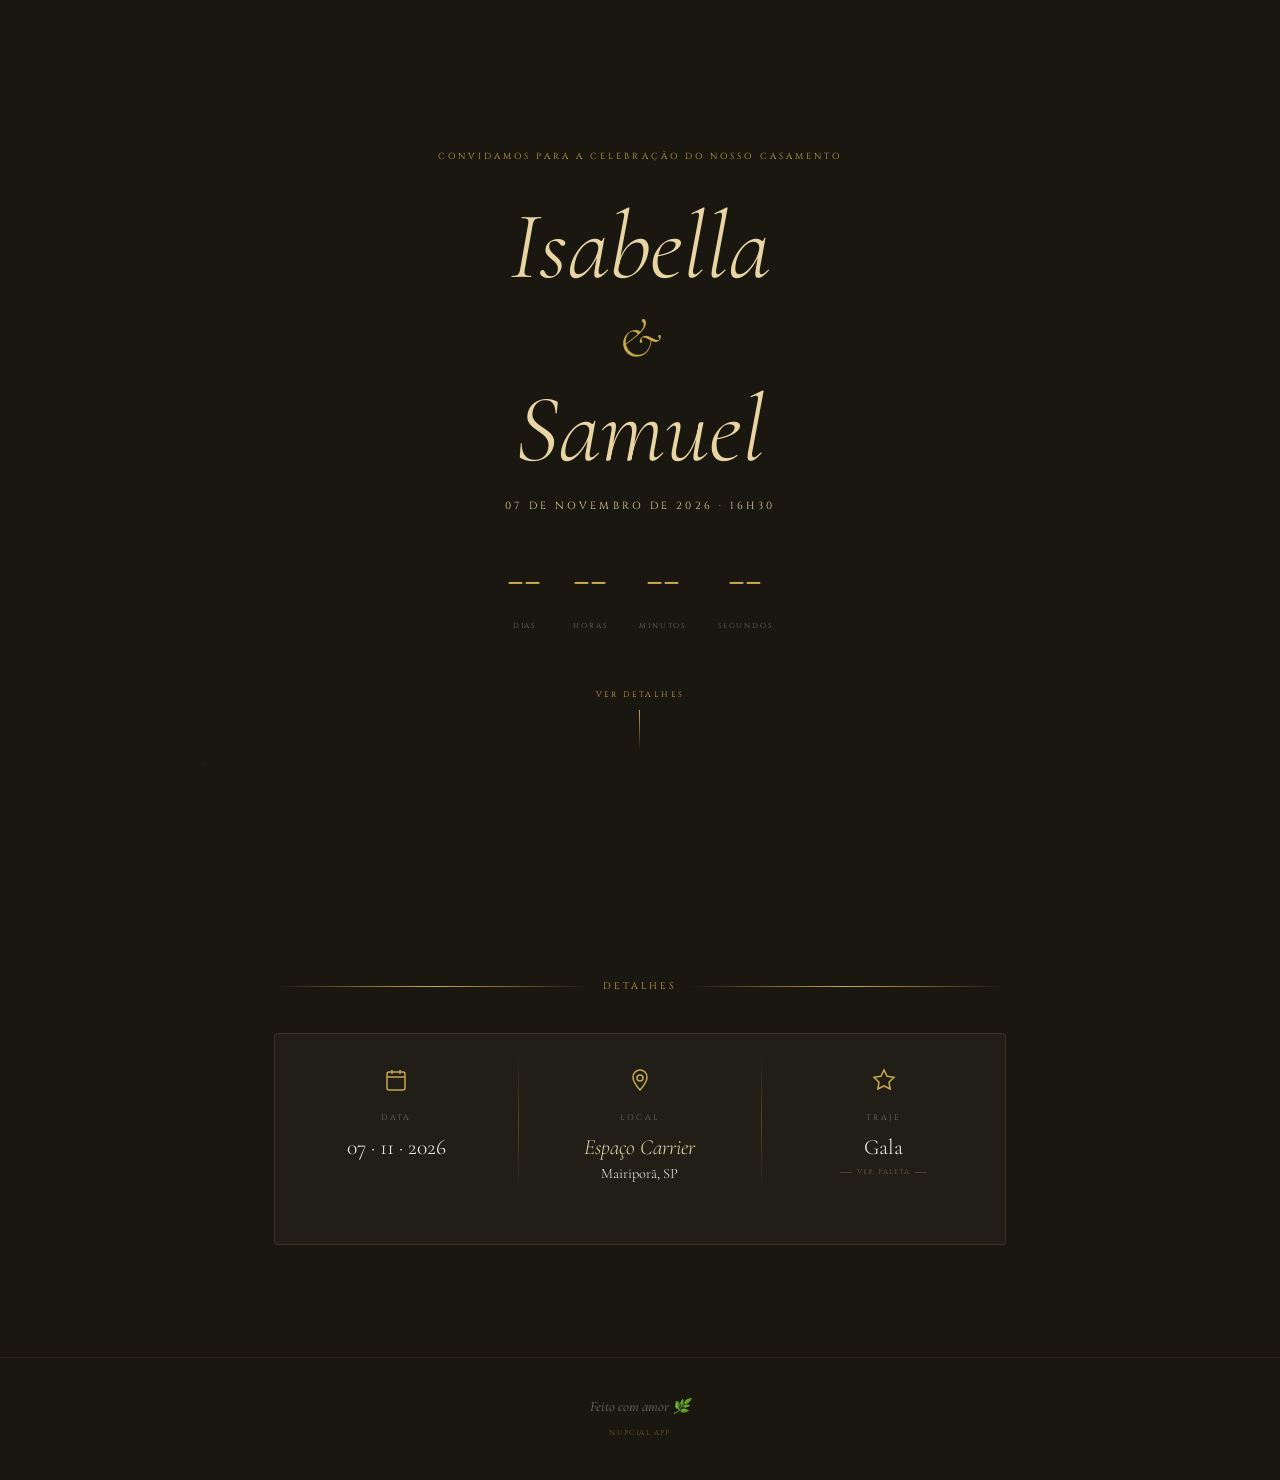
==== index.html @ c447a026 "feat: estrutura inicial do Nupcial Platform" ====
<!DOCTYPE html>
<html lang="pt-BR">
<head>
<meta charset="UTF-8">
<meta name="viewport" content="width=device-width, initial-scale=1.0">
<title>Nupcial</title>
<link href="https://fonts.googleapis.com/css2?family=Cormorant+Garamond:ital,wght@0,300;0,400;1,300;1,400&family=Cinzel:wght@400;600&family=EB+Garamond:ital,wght@0,400;1,400&display=swap" rel="stylesheet">
<link rel="stylesheet" href="css/styles.css">
<style>
  /* ── PAGE SPECIFIC ── */
  body {
    background: var(--dark);
    color: var(--cream);
    overflow-x: hidden;
  }

  /* ── HERO ── */
  .hero {
    position: relative;
    min-height: 100vh;
    display: flex;
    flex-direction: column;
    align-items: center;
    justify-content: center;
    text-align: center;
    padding: 60px 24px;
    z-index: 1;
  }
  .hero-photo {
    position: absolute;
    inset: 0;
    background: url('img/foto-casal.jpg') center/cover no-repeat;
    opacity: 0.18;
    z-index: 0;
  }
  .hero-content { position: relative; z-index: 1; }

  .hero-pre {
    font-family: var(--font-display);
    font-size: 0.55rem;
    letter-spacing: 0.35em;
    text-transform: uppercase;
    color: var(--gold);
    margin-bottom: 32px;
    opacity: 0;
    animation: fadeUp 0.8s ease 0.2s forwards;
  }
  .hero-names {
    font-family: var(--font-serif);
    font-size: clamp(3rem, 10vw, 6rem);
    font-weight: 300;
    font-style: italic;
    line-height: 1.1;
    color: var(--cream);
    margin-bottom: 16px;
    opacity: 0;
    animation: fadeUp 0.8s ease 0.4s forwards;
  }
  .hero-names span { color: var(--gold-light); }
  .hero-amp {
    font-family: var(--font-serif);
    font-size: clamp(2rem, 6vw, 3.5rem);
    color: var(--gold);
    font-style: italic;
    display: block;
    margin: 8px 0;
  }
  .hero-date {
    font-family: var(--font-display);
    font-size: 0.65rem;
    letter-spacing: 0.3em;
    text-transform: uppercase;
    color: var(--gold-light);
    margin-bottom: 48px;
    opacity: 0;
    animation: fadeUp 0.8s ease 0.6s forwards;
  }

  /* ── COUNTDOWN ── */
  .countdown {
    display: flex;
    gap: 32px;
    justify-content: center;
    margin-bottom: 56px;
    opacity: 0;
    animation: fadeUp 0.8s ease 0.8s forwards;
  }
  .cd-item { text-align: center; }
  .cd-num {
    font-family: var(--font-display);
    font-size: clamp(1.8rem, 5vw, 2.8rem);
    color: var(--gold);
    display: block;
    line-height: 1;
    margin-bottom: 6px;
  }
  .cd-label {
    font-family: var(--font-display);
    font-size: 0.45rem;
    letter-spacing: 0.25em;
    text-transform: uppercase;
    color: var(--olive-light);
  }

  /* ── SCROLL CTA ── */
  .scroll-cta {
    opacity: 0;
    animation: fadeUp 0.8s ease 1s forwards;
    display: flex;
    flex-direction: column;
    align-items: center;
    gap: 10px;
    cursor: pointer;
  }
  .scroll-cta span {
    font-family: var(--font-display);
    font-size: 0.5rem;
    letter-spacing: 0.3em;
    text-transform: uppercase;
    color: var(--gold);
  }
  @keyframes bounce {
    0%, 100% { transform: translateY(0); }
    50%       { transform: translateY(6px); }
  }
  .scroll-arrow {
    width: 1px;
    height: 40px;
    background: linear-gradient(to bottom, var(--gold), transparent);
    animation: bounce 2s ease-in-out infinite;
  }

  /* ── SECTIONS ── */
  .section {
    position: relative;
    z-index: 1;
    padding: 80px 24px;
    max-width: 780px;
    margin: 0 auto;
  }
  .section-title {
    font-family: var(--font-serif);
    font-size: clamp(1.8rem, 5vw, 2.6rem);
    font-style: italic;
    color: var(--gold-light);
    text-align: center;
    margin-bottom: 8px;
  }
  .section-sub {
    font-family: var(--font-display);
    font-size: 0.52rem;
    letter-spacing: 0.28em;
    text-transform: uppercase;
    color: var(--olive-light);
    text-align: center;
    margin-bottom: 40px;
  }

  /* ── DETAILS ── */
  .details-card {
    background: rgba(255,255,255,0.03);
    border: 1px solid rgba(201,168,76,0.15);
    border-radius: 4px;
    overflow: hidden;
    margin-bottom: 32px;
  }

  /* ── RSVP ── */
  #rsvp-section { display: none; }
  .rsvp-greeting {
    font-family: var(--font-serif);
    font-size: 1.4rem;
    font-style: italic;
    color: var(--gold-light);
    text-align: center;
    margin-bottom: 32px;
    line-height: 1.5;
  }
  .member-card {
    background: rgba(255,255,255,0.03);
    border: 1px solid rgba(201,168,76,0.12);
    border-radius: 3px;
    padding: 20px 24px;
    margin-bottom: 12px;
    opacity: 0;
    transform: translateY(16px);
    transition: opacity 0.4s ease, transform 0.4s ease;
  }
  .member-card.visible { opacity: 1; transform: translateY(0); }
  .member-name {
    font-family: var(--font-serif);
    font-size: 1.2rem;
    color: var(--cream);
    margin-bottom: 14px;
  }
  .member-btns { display: flex; gap: 8px; flex-wrap: wrap; }
  .status-btn {
    padding: 8px 16px;
    border: 1px solid rgba(201,168,76,0.25);
    border-radius: 3px;
    background: transparent;
    color: var(--olive-light);
    font-family: var(--font-display);
    font-size: 0.55rem;
    letter-spacing: 0.15em;
    text-transform: uppercase;
    cursor: pointer;
    transition: all 0.2s;
  }
  .status-btn:hover      { border-color: var(--gold); color: var(--gold); }
  .active-yes     { background: rgba(22,101,52,0.3)  !important; border-color: #4ade80 !important; color: #4ade80 !important; }
  .active-no      { background: rgba(153,27,27,0.3)  !important; border-color: #f87171 !important; color: #f87171 !important; }
  .active-pending { background: rgba(133,77,14,0.3)  !important; border-color: #fbbf24 !important; color: #fbbf24 !important; }

  .submit-wrap {
    text-align: center;
    margin-top: 32px;
    padding-top: 32px;
    border-top: 1px solid rgba(201,168,76,0.1);
  }

  /* ── SUCCESS BANNER ── */
  #success-banner {
    display: none;
    background: rgba(22,101,52,0.12);
    border: 1px solid rgba(74,222,128,0.2);
    border-radius: 4px;
    padding: 32px;
    text-align: center;
    margin-top: 24px;
  }
  #success-banner.visible { display: block; }
  .success-title {
    font-family: var(--font-serif);
    font-size: 1.6rem;
    font-style: italic;
    color: #4ade80;
    margin-bottom: 16px;
  }
  #success-msg {
    font-family: var(--font-serif);
    font-size: 1.05rem;
    color: var(--cream);
    line-height: 1.8;
    margin-bottom: 24px;
  }

  /* ── RSVP CLOSED ── */
  #rsvp-closed {
    display: none;
    text-align: center;
    padding: 32px;
    background: rgba(255,255,255,0.02);
    border: 1px solid rgba(201,168,76,0.1);
    border-radius: 4px;
  }

  /* ── LOADING ── */
  #rsvp-loading {
    display: none;
    justify-content: center;
    align-items: center;
    gap: 12px;
    padding: 24px;
    color: var(--olive-light);
    font-family: var(--font-display);
    font-size: 0.6rem;
    letter-spacing: 0.2em;
  }

  /* ── PREVIEW BADGE ── */
  #preview-badge {
    display: none;
    justify-content: center;
    margin-bottom: 16px;
  }
  .preview-pill {
    background: rgba(201,168,76,0.15);
    border: 1px solid rgba(201,168,76,0.3);
    color: var(--gold);
    font-family: var(--font-display);
    font-size: 0.5rem;
    letter-spacing: 0.2em;
    text-transform: uppercase;
    padding: 4px 14px;
    border-radius: 20px;
  }

  /* ── FOOTER ── */
  .footer {
    position: relative;
    z-index: 1;
    text-align: center;
    padding: 40px 24px;
    border-top: 1px solid rgba(201,168,76,0.1);
  }
  .footer-brand {
    font-family: var(--font-serif);
    font-size: 0.9rem;
    font-style: italic;
    color: var(--olive-light);
    margin-bottom: 4px;
  }
  .footer-link {
    font-family: var(--font-display);
    font-size: 0.45rem;
    letter-spacing: 0.2em;
    text-transform: uppercase;
    color: var(--gold);
    opacity: 0.5;
    text-decoration: none;
  }
  .footer-link:hover { opacity: 1; }
</style>
</head>
<body>

<!-- ── HERO ── -->
<section class="hero">
  <div class="hero-photo"></div>
  <div class="hero-content">
    <div class="hero-pre" id="hero-pre">Convidamos para a celebração do nosso casamento</div>

    <div class="hero-names" id="hero-names">
      <span id="hero-noiva">Isabella</span>
      <em class="hero-amp">&</em>
      <span id="hero-noivo">Samuel</span>
    </div>

    <div class="hero-date" id="hero-date">07 de novembro de 2026 · 16h30</div>

    <div class="countdown">
      <div class="cd-item"><span class="cd-num" id="cd-days">--</span><span class="cd-label">dias</span></div>
      <div class="cd-item"><span class="cd-num" id="cd-hours">--</span><span class="cd-label">horas</span></div>
      <div class="cd-item"><span class="cd-num" id="cd-minutes">--</span><span class="cd-label">minutos</span></div>
      <div class="cd-item"><span class="cd-num" id="cd-seconds">--</span><span class="cd-label">segundos</span></div>
    </div>

    <div class="scroll-cta" onclick="document.getElementById('details').scrollIntoView({behavior:'smooth'})">
      <span>Ver detalhes</span>
      <div class="scroll-arrow"></div>
    </div>
  </div>
</section>

<!-- ── DETAILS ── -->
<section class="section" id="details">
  <div class="ornament" style="margin-bottom:40px">Detalhes</div>

  <div class="details-card">
    <div class="info-row">
      <div class="info-item">
        <div class="info-glyph">
          <svg width="24" height="24" fill="none" stroke="currentColor" stroke-width="1.5" viewBox="0 0 24 24">
            <rect x="3" y="4" width="18" height="18" rx="2"/><line x1="3" y1="9" x2="21" y2="9"/>
            <line x1="8" y1="2" x2="8" y2="6"/><line x1="16" y1="2" x2="16" y2="6"/>
          </svg>
        </div>
        <div class="info-label">Data</div>
        <div class="info-value" id="info-data">07 · 11 · 2026</div>
      </div>
      <div class="divider-v"></div>
      <div class="info-item">
        <div class="info-glyph">
          <svg width="24" height="24" fill="none" stroke="currentColor" stroke-width="1.5" viewBox="0 0 24 24">
            <circle cx="12" cy="10" r="3"/><path d="M12 2C8.13 2 5 5.13 5 9c0 5.25 7 13 7 13s7-7.75 7-13c0-3.87-3.13-7-7-7z"/>
          </svg>
        </div>
        <div class="info-label">Local</div>
        <div class="info-value" id="info-local"><em>Espaço Carrier</em></div>
        <div class="info-value" style="font-size:0.9rem;margin-top:-6px" id="info-cidade">Mairiporã, SP</div>
      </div>
      <div class="divider-v"></div>
      <div class="info-item clickable" onclick="openPopup()">
        <div class="info-glyph">
          <svg width="24" height="24" fill="none" stroke="currentColor" stroke-width="1.5" viewBox="0 0 24 24">
            <path d="M12 2l3.09 6.26L22 9.27l-5 4.87 1.18 6.88L12 17.77l-6.18 3.25L7 14.14 2 9.27l6.91-1.01L12 2z"/>
          </svg>
        </div>
        <div class="info-label">Traje</div>
        <div class="info-value">Gala</div>
        <div class="tap-hint">ver paleta</div>
      </div>
    </div>
  </div>
</section>

<!-- ── RSVP ── -->
<section class="section" id="rsvp-section">
  <div class="ornament" style="margin-bottom:40px">Confirmação de Presença</div>

  <div id="preview-badge"><span class="preview-pill">Modo preview</span></div>
  <div id="rsvp-greeting" class="rsvp-greeting"></div>

  <div id="rsvp-loading">
    <div class="spinner"></div>
    Carregando…
  </div>

  <div id="rsvp-closed">
    <p style="font-family:var(--font-serif);font-size:1.2rem;font-style:italic;color:var(--gold-light);margin-bottom:12px">
      O prazo de confirmação foi encerrado.
    </p>
    <p style="font-family:var(--font-body);color:var(--olive-light);font-size:0.95rem">
      Entre em contato com os noivos para mais informações.
    </p>
  </div>

  <div id="members-list"></div>

  <div id="submit-area" class="submit-wrap">
    <button class="btn btn-gold" id="submit-btn" onclick="RSVP.submit()" style="min-width:220px">
      Confirmar presença
    </button>
  </div>

  <div id="success-banner">
    <div class="success-title">Confirmado! 🌿</div>
    <div id="success-msg"></div>
    <div style="font-family:var(--font-display);font-size:0.5rem;letter-spacing:0.2em;color:var(--olive-light);margin-bottom:16px">
      Prazo para editar: <span id="edit-deadline"></span> · <span id="edit-time-left"></span>
    </div>
    <button class="btn btn-outline" id="edit-btn" onclick="RSVP.enterEdit()" style="color:var(--gold);border-color:var(--gold)">
      Editar resposta
    </button>
  </div>
</section>

<!-- ── POPUP PALETA ── -->
<div class="popup-overlay" id="popup-overlay" onclick="closePopup(event)">
  <div class="popup">
    <button class="popup-close" onclick="closePopup(event)">✕</button>
    <div class="popup-header">
      <div class="popup-title">Paleta & Traje</div>
      <div class="popup-sub">Orientações de vestimenta</div>
    </div>
    <div class="popup-body">
      <div class="palette-section">
        <div class="palette-label">Cores da celebração</div>
        <div class="palette-row" id="palette-swatches">
          <!-- preenchido dinamicamente pelo SITE_CONFIG -->
        </div>
      </div>
      <div class="popup-note" id="popup-note">
        Vista-se com elegância e conforto para celebrar este momento especial.
      </div>
    </div>
  </div>
</div>

<!-- ── FOOTER ── -->
<footer class="footer">
  <div class="footer-brand">Feito com amor 🌿</div>
  <a href="https://nupcial.app" class="footer-link" target="_blank">nupcial.app</a>
</footer>

<!-- ── SCRIPTS ── -->
<script src="js/config.js"></script>
<script src="js/supabase.js"></script>
<script src="js/site-resolver.js"></script>
<script src="js/groups.js"></script>
<script src="js/countdown.js"></script>
<script src="js/ambient.js"></script>
<script src="js/palette-popup.js"></script>
<script src="js/rsvp.js"></script>

<script>
/* Preenche os dados dinâmicos do casal quando o site carregar */
window.addEventListener('site-ready', function () {
  const c = window.SITE_CONFIG || {};

  /* Nomes */
  const noiva = c.nome_noiva || 'Noiva';
  const noivo = c.nome_noivo || 'Noivo';
  document.getElementById('hero-noiva').textContent = noiva;
  document.getElementById('hero-noivo').textContent = noivo;
  document.title = `${noiva} & ${noivo} — Nupcial`;

  /* Data */
  if (c.data_casamento) {
    const d = new Date(c.data_casamento);
    const meses = ['janeiro','fevereiro','março','abril','maio','junho',
                   'julho','agosto','setembro','outubro','novembro','dezembro'];
    const h = String(d.getHours()).padStart(2,'0');
    const m = String(d.getMinutes()).padStart(2,'0');
    document.getElementById('hero-date').textContent =
      `${d.getDate()} de ${meses[d.getMonth()]} de ${d.getFullYear()} · ${h}h${m}`;
    document.getElementById('info-data').textContent =
      `${String(d.getDate()).padStart(2,'0')} · ${String(d.getMonth()+1).padStart(2,'0')} · ${d.getFullYear()}`;
  }

  /* Local */
  if (c.local_nome)   document.getElementById('info-local').innerHTML  = `<em>${c.local_nome}</em>`;
  if (c.local_cidade) document.getElementById('info-cidade').textContent = c.local_cidade;

  /* Paleta de cores */
  if (c.cores) {
    const swatches = document.getElementById('palette-swatches');
    const labels = { gold: 'Dourado', gold_dark: 'Dourado escuro', olive: 'Oliva', cream: 'Creme' };
    swatches.innerHTML = Object.entries(c.cores).map(([key, hex]) => `
      <div class="swatch">
        <div class="swatch-color" style="background:${hex}"></div>
        <div class="swatch-info">
          <span class="swatch-name">${labels[key] || key}</span>
          <span class="swatch-desc">${hex}</span>
        </div>
      </div>`).join('');
  }
});
</script>

</body>
</html>
---- css/styles.css ----
/* ══════════════════════════════════════════════════════════════
   ISABELLA & SAMUEL — Estilos Compartilhados
   ══════════════════════════════════════════════════════════════ */

:root {
  --gold:        #c9a84c;
  --gold-light:  #e8d5a3;
  --gold-dark:   #8a6e2f;
  --gold-pale:   #f5ece0;
  --bege:        #f0e9de;
  --olive:       #3d4434;
  --olive-mid:   #4a5240;
  --olive-light: #6b7560;
  --cream:       #faf7f2;
  --dark:        #1a1610;
  --dark-mid:    #2a2418;

  --font-display: 'Cinzel', serif;
  --font-serif:   'Cormorant Garamond', serif;
  --font-body:    'EB Garamond', serif;

  --transition: 0.3s cubic-bezier(0.4,0,0.2,1);
  --radius: 3px;
  --shadow: 0 4px 20px rgba(0,0,0,0.08);
  --shadow-md: 0 8px 40px rgba(0,0,0,0.12);
}

*, *::before, *::after { margin:0; padding:0; box-sizing:border-box; }
html { scroll-behavior: smooth; }
body { font-family: var(--font-body); -webkit-font-smoothing: antialiased; }
img  { display:block; max-width:100%; }
a    { color:inherit; text-decoration:none; }
button { cursor:pointer; font-family:inherit; }

/* ── SCROLLBAR ── */
::-webkit-scrollbar { width:5px; height:5px; }
::-webkit-scrollbar-track { background:#f1f1f1; }
::-webkit-scrollbar-thumb { background:#c9a84c44; border-radius:3px; }
::-webkit-scrollbar-thumb:hover { background:var(--gold); }

/* ── ORNAMENT LINE ── */
.ornament {
  display:flex; align-items:center; gap:12px;
  color:var(--gold); font-family:var(--font-display);
  font-size:0.6rem; letter-spacing:0.3em; text-transform:uppercase;
}
.ornament::before, .ornament::after {
  content:''; flex:1; height:1px;
  background:linear-gradient(90deg,transparent,var(--gold),transparent);
}

/* ── BUTTONS ── */
.btn {
  display:inline-flex; align-items:center; justify-content:center; gap:8px;
  padding:11px 24px; border:none; border-radius:var(--radius);
  font-family:var(--font-display); font-size:0.65rem;
  letter-spacing:0.18em; text-transform:uppercase;
  transition:var(--transition); position:relative; overflow:hidden;
}
.btn:active { transform:scale(0.97); }
.btn:disabled { opacity:0.45; cursor:not-allowed; pointer-events:none; }

.btn-gold {
  background:linear-gradient(135deg,var(--gold-dark),var(--gold),var(--gold-light));
  color:#fff; font-weight:600;
  box-shadow:0 4px 16px rgba(201,168,76,0.3);
}
.btn-gold:hover { box-shadow:0 6px 24px rgba(201,168,76,0.45); transform:translateY(-1px); }

.btn-outline {
  background:transparent; color:var(--gold-dark);
  border:1.5px solid var(--gold);
}
.btn-outline:hover { background:rgba(201,168,76,0.06); }

.btn-ghost {
  background:rgba(201,168,76,0.08); color:var(--gold-dark);
  border:1px solid rgba(201,168,76,0.2);
}
.btn-ghost:hover { background:rgba(201,168,76,0.15); }

.btn-danger {
  background:transparent; color:#dc2626;
  border:1px solid #fca5a5;
}
.btn-danger:hover { background:#fef2f2; }

/* ── RIPPLE ── */
@keyframes ripple { to { transform:scale(4); opacity:0; } }
.ripple-el {
  position:absolute; border-radius:50%;
  background:rgba(201,168,76,0.25); transform:scale(0);
  animation:ripple 0.5s linear; pointer-events:none;
}

/* ── ANIMATIONS ── */
@keyframes fadeUp {
  from { opacity:0; transform:translateY(20px); }
  to   { opacity:1; transform:translateY(0); }
}
.fade-up { opacity:0; animation:fadeUp 0.6s ease forwards; }

@keyframes spin { to { transform:rotate(360deg); } }
.spinner {
  width:20px; height:20px; border-radius:50%;
  border:2px solid rgba(201,168,76,0.3);
  border-top-color:var(--gold);
  animation:spin 0.8s linear infinite; flex-shrink:0;
}

/* ── STATUS BADGES ── */
.badge {
  display:inline-flex; align-items:center; gap:4px;
  padding:3px 10px; border-radius:20px;
  font-family:var(--font-display); font-size:0.5rem;
  letter-spacing:0.15em; text-transform:uppercase; white-space:nowrap;
}
.badge-yes     { background:#dcfce7; color:#166534; border:1px solid #86efac; }
.badge-no      { background:#fee2e2; color:#991b1b; border:1px solid #fca5a5; }
.badge-pending { background:#fef9c3; color:#854d0e; border:1px solid #fde047; }
.badge-none    { background:#f3f4f6; color:#6b7280; border:1px solid #d1d5db; }

/* ── FORM ELEMENTS ── */
.form-group { display:flex; flex-direction:column; gap:6px; }
.form-label {
  font-family:var(--font-display); font-size:0.58rem;
  letter-spacing:0.18em; text-transform:uppercase; color:#6b7280;
}
.form-input, .form-select, .form-textarea {
  padding:10px 12px; border:1.5px solid #e5e7eb; border-radius:var(--radius);
  font-family:var(--font-serif); font-size:1rem; color:#1f2937;
  background:#fff; transition:border-color 0.2s; outline:none;
  width:100%;
}
.form-input:focus, .form-select:focus, .form-textarea:focus {
  border-color:var(--gold);
}
.form-textarea { resize:vertical; min-height:80px; }

/* ── CARD ── */
.card {
  background:#fff; border:1px solid #f0e9de;
  border-radius:var(--radius); box-shadow:var(--shadow);
}

/* ── TABLE ── */
.table-wrap { overflow-x:auto; border-radius:var(--radius); border:1px solid #f0e9de; }
table { width:100%; border-collapse:collapse; }
thead tr { background:#faf7f2; border-bottom:2px solid #f0e9de; }
th {
  padding:12px 16px; text-align:left; white-space:nowrap;
  font-family:var(--font-display); font-size:0.52rem;
  letter-spacing:0.2em; text-transform:uppercase; color:var(--gold-dark);
}
td {
  padding:11px 16px; font-family:var(--font-serif);
  font-size:0.97rem; color:#374151;
  border-bottom:1px solid #f9f5f0; vertical-align:middle;
}
tbody tr:hover { background:#faf7f2; }
tbody tr:last-child td { border-bottom:none; }
.td-muted { color:#9ca3af; font-size:0.88rem; }

/* ── MODAL ── */
.modal-overlay {
  position:fixed; inset:0; z-index:1000;
  background:rgba(0,0,0,0.45); backdrop-filter:blur(3px);
  display:flex; align-items:center; justify-content:center;
  padding:20px; opacity:0; pointer-events:none;
  transition:opacity 0.25s;
}
.modal-overlay.open { opacity:1; pointer-events:all; }
.modal {
  background:#fff; border-radius:4px; padding:32px;
  width:100%; max-width:480px; max-height:90vh; overflow-y:auto;
  transform:translateY(16px); transition:transform 0.25s;
  box-shadow:0 20px 60px rgba(0,0,0,0.2);
}
.modal-overlay.open .modal { transform:translateY(0); }
.modal-header {
  display:flex; align-items:center; justify-content:space-between;
  margin-bottom:24px; padding-bottom:16px;
  border-bottom:1px solid #f0e9de;
}
.modal-title {
  font-family:var(--font-serif); font-size:1.4rem;
  font-style:italic; color:var(--gold-dark);
}
.modal-close {
  background:none; border:none; font-size:1.4rem;
  color:#9ca3af; cursor:pointer; padding:4px; line-height:1;
  transition:color 0.2s;
}
.modal-close:hover { color:#374151; }

/* ── TOAST ── */
#toast-container {
  position:fixed; bottom:24px; right:24px; z-index:2000;
  display:flex; flex-direction:column; gap:8px; pointer-events:none;
}
.toast {
  padding:12px 20px; border-radius:var(--radius);
  font-family:var(--font-serif); font-size:0.95rem;
  box-shadow:0 4px 20px rgba(0,0,0,0.15);
  animation:fadeUp 0.3s ease forwards;
  max-width:320px;
}
.toast-success { background:#166534; color:#fff; }
.toast-error   { background:#991b1b; color:#fff; }
.toast-info    { background:var(--dark); color:var(--gold-light); }

/* ── RESPONSIVE ── */
@media (max-width:600px) {
  .hide-mobile { display:none !important; }
}

/* ══════════════════════════════════════════════════════════════
   SEÇÃO DE DETALHES — Info Row + Popup Paleta
   ══════════════════════════════════════════════════════════════ */

/* Paleta do casamento */
:root {
  --cor-bege:  #e8dcc8;
  --cor-olive: #5a6347;
}

/* ── INFO ROW ── */
.info-row {
  display: grid;
  grid-template-columns: 1fr 1px 1fr 1px 1fr;
  margin-bottom: 32px;
}
.info-row .divider-v {
  background: linear-gradient(to bottom, transparent, rgba(201,168,76,0.3), transparent);
  margin: 20px 0;
}
.info-item {
  padding: 28px 20px; text-align: center;
  display: flex; flex-direction: column; align-items: center; gap: 10px;
}
.info-glyph {
  height: 36px; display: flex; align-items: center; justify-content: center;
  color: var(--gold); margin-bottom: 4px;
}
.info-item .info-label {
  font-family: var(--font-display); font-size: 0.5rem;
  letter-spacing: 0.28em; text-transform: uppercase; color: var(--olive-light);
}
.info-item .info-value {
  font-family: var(--font-serif); font-size: 1.35rem;
  color: var(--cream); line-height: 1.3; font-weight: 300;
}
.info-item .info-value em { font-style: italic; color: var(--gold-light); }

/* ── TRAJE CLICÁVEL ── */
.info-item.clickable {
  cursor: pointer; position: relative;
  transition: background 0.2s; border-radius: 2px;
}
.info-item.clickable:hover,
.info-item.clickable:active {
  background: rgba(201,168,76,0.05);
}
.info-item.clickable:hover .info-value { color: var(--gold-light); }
.info-item.clickable:hover .info-glyph  { opacity: 0.8; }
.tap-hint {
  font-family: var(--font-display); font-size: 0.44rem;
  letter-spacing: 0.16em; text-transform: uppercase;
  color: var(--gold); opacity: 0.55; margin-top: -4px;
  display: flex; align-items: center; justify-content: center; gap: 5px;
  transition: opacity 0.2s;
}
.tap-hint::before, .tap-hint::after {
  content: ''; display: inline-block;
  width: 12px; height: 1px; background: var(--gold); opacity: 0.5;
}
.info-item.clickable:hover .tap-hint { opacity: 1; }
@keyframes pulse-ring {
  0%   { box-shadow: 0 0 0 0   rgba(201,168,76,0.25); }
  70%  { box-shadow: 0 0 0 8px rgba(201,168,76,0); }
  100% { box-shadow: 0 0 0 0   rgba(201,168,76,0); }
}
.info-item.clickable .info-glyph svg {
  animation: pulse-ring 2.5s ease-out infinite;
  border-radius: 50%;
}

/* ── POPUP PALETA ── */
.popup-overlay {
  position: fixed; inset: 0; z-index: 1000;
  background: rgba(10,8,5,0.75); backdrop-filter: blur(6px);
  display: flex; align-items: center; justify-content: center;
  padding: 24px; opacity: 0; pointer-events: none; transition: opacity 0.3s;
}
.popup-overlay.open { opacity: 1; pointer-events: all; }
.popup {
  background: #1e1a13; border: 1px solid rgba(201,168,76,0.2);
  border-radius: 3px; width: 100%; max-width: 480px;
  max-height: 90vh; overflow-y: auto;
  transform: translateY(16px); transition: transform 0.3s; position: relative;
}
.popup-overlay.open .popup { transform: translateY(0); }
.popup-close {
  position: absolute; top: 16px; right: 18px;
  background: none; border: none; cursor: pointer;
  color: rgba(255,255,255,0.3); font-size: 1.2rem; line-height: 1;
  transition: color 0.2s; padding: 4px;
}
.popup-close:hover { color: var(--gold); }
.popup-header {
  padding: 32px 32px 24px;
  border-bottom: 1px solid rgba(201,168,76,0.1);
  margin-bottom: 28px;
}
.popup-title {
  font-family: var(--font-serif); font-size: 1.7rem;
  font-style: italic; color: var(--gold-light); margin-bottom: 6px;
}
.popup-sub {
  font-family: var(--font-display); font-size: 0.5rem;
  letter-spacing: 0.25em; text-transform: uppercase; color: var(--olive-light);
}
.popup-body { padding: 0 32px 32px; }
.palette-section { margin-bottom: 28px; }
.palette-label, .ideas-label {
  font-family: var(--font-display); font-size: 0.5rem;
  letter-spacing: 0.22em; text-transform: uppercase;
  color: var(--olive-light); margin-bottom: 14px;
}
.ideas-label { margin-bottom: 16px; }
.palette-row { display: flex; gap: 10px; }
.swatch { flex: 1; border-radius: 2px; overflow: hidden; border: 1px solid rgba(255,255,255,0.06); }
.swatch-color { height: 64px; }
.swatch-info { padding: 8px 10px; background: rgba(255,255,255,0.03); }
.swatch-name {
  font-family: var(--font-display); font-size: 0.48rem;
  letter-spacing: 0.15em; text-transform: uppercase;
  color: var(--cream); display: block; margin-bottom: 2px;
}
.swatch-desc {
  font-family: var(--font-body); font-size: 0.78rem;
  color: rgba(255,255,255,0.35); font-style: italic;
}
.popup-divider {
  height: 1px;
  background: linear-gradient(90deg, transparent, rgba(201,168,76,0.2), transparent);
  margin: 24px 0;
}
.idea-item {
  display: flex; gap: 14px; align-items: flex-start;
  margin-bottom: 16px; padding-bottom: 16px;
  border-bottom: 1px solid rgba(255,255,255,0.05);
}
.idea-item:last-child { border-bottom: none; margin-bottom: 0; padding-bottom: 0; }
.idea-dot { width: 10px; height: 10px; border-radius: 50%; flex-shrink: 0; margin-top: 5px; }
.idea-title {
  font-family: var(--font-serif); font-size: 1rem; color: var(--cream); margin-bottom: 2px;
}
.idea-desc {
  font-family: var(--font-body); font-size: 0.88rem;
  color: rgba(255,255,255,0.4); font-style: italic; line-height: 1.5;
}
.popup-note {
  margin-top: 24px; padding: 14px 16px;
  background: rgba(201,168,76,0.05); border: 1px solid rgba(201,168,76,0.12);
  border-radius: 2px; font-family: var(--font-body); font-size: 0.9rem;
  color: rgba(255,255,255,0.45); font-style: italic; line-height: 1.6; text-align: center;
}

/* ── RESPONSIVE ── */
@media (max-width: 560px) {
  /* Info row mantém 3 colunas no mobile */
  .info-row { grid-template-columns: 1fr 1px 1fr 1px 1fr; }
  .info-row .divider-v { display: block; }
  .info-item { padding: 20px 8px; border-bottom: none; }
  .info-item .info-value { font-size: 1rem; }
  .info-item .tap-hint { font-size: 0.38rem; letter-spacing: 0.08em; }
  .popup-header, .popup-body { padding-left: 20px; padding-right: 20px; }
}
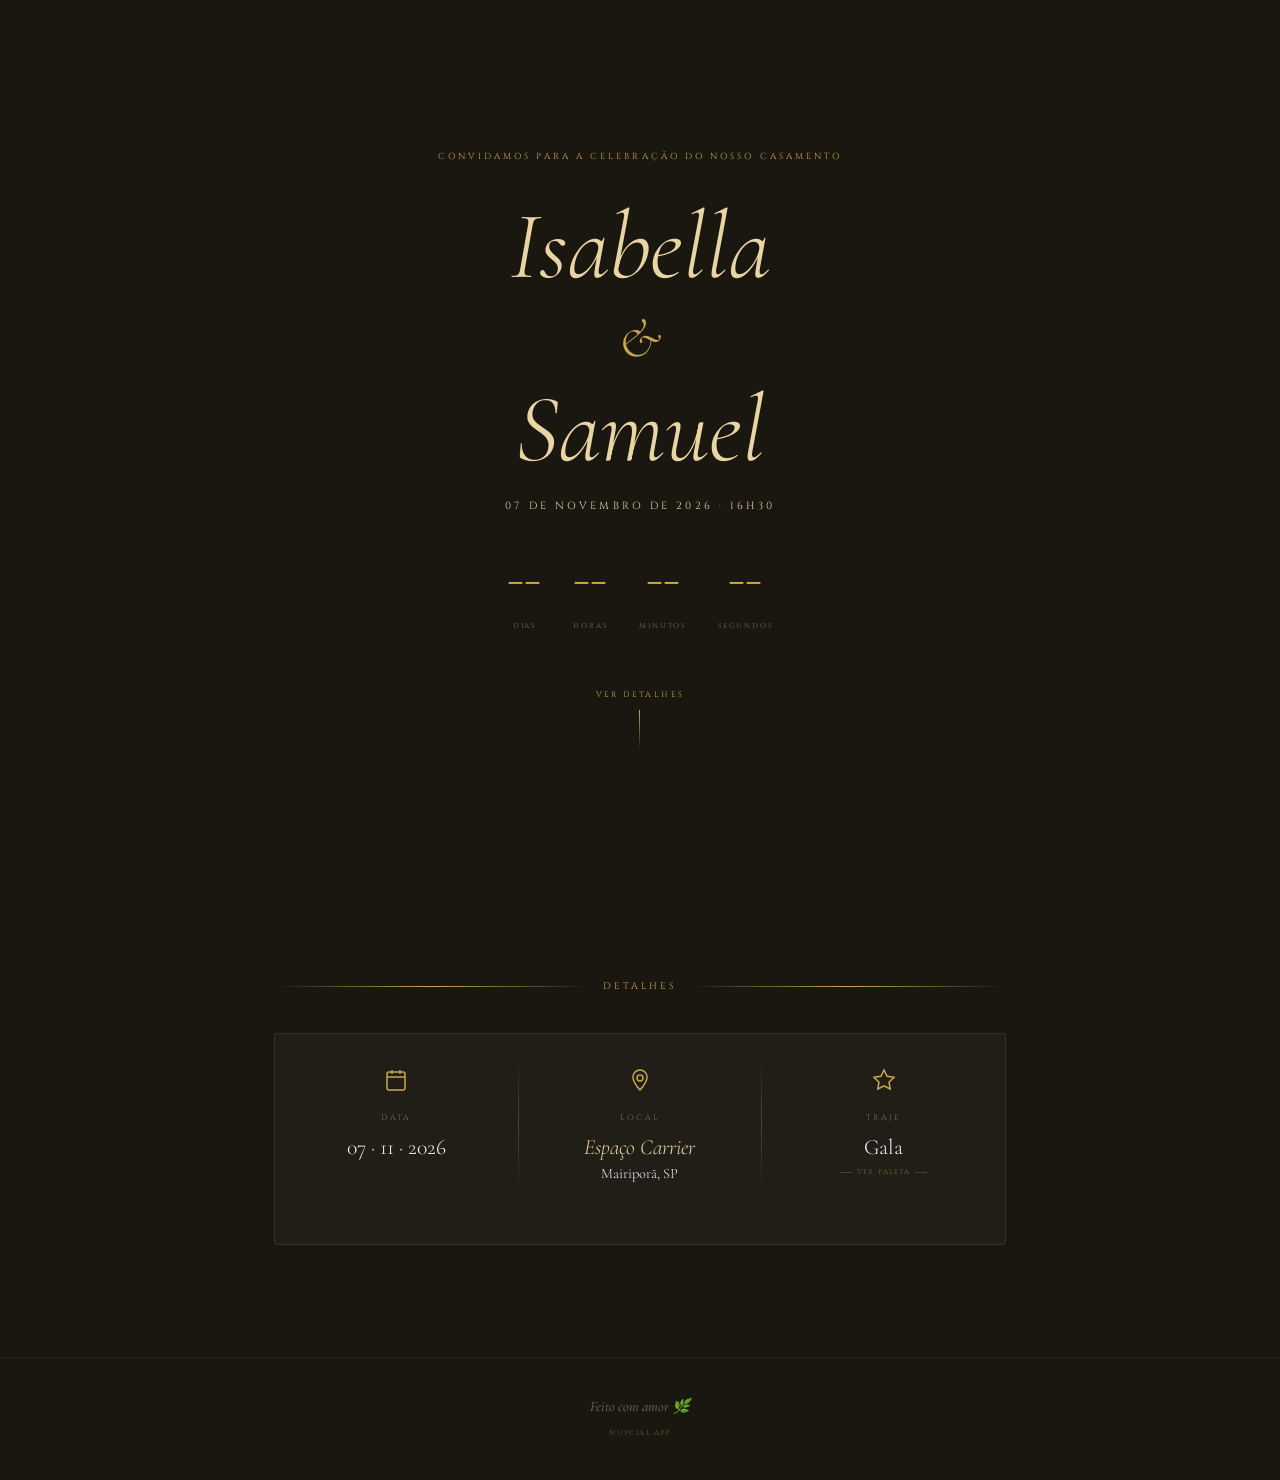
==== commit f712bbda: "fix: ordem de inicialização do RSVP e countdown" ====
--- a/index.html
+++ b/index.html
@@ -463,6 +463,28 @@
 <script src="js/ambient.js"></script>
 <script src="js/palette-popup.js"></script>
 <script src="js/rsvp.js"></script>
+<script>
+  /* Garante que o countdown roda após site-ready */
+  window.addEventListener('site-ready', function () {
+    const dataStr = window.SITE_CONFIG?.data_casamento;
+    if (!dataStr) return;
+    const WEDDING = new Date(dataStr);
+    function pad(n) { return String(n).padStart(2, '0'); }
+    function tick() {
+      const diff = WEDDING - new Date();
+      if (diff <= 0) return;
+      const days    = Math.floor(diff / 86400000);
+      const hours   = Math.floor((diff % 86400000) / 3600000);
+      const minutes = Math.floor((diff % 3600000)  / 60000);
+      const seconds = Math.floor((diff % 60000)    / 1000);
+      const set = (id, val) => { const el = document.getElementById(id); if (el) el.textContent = pad(val); };
+      set('cd-days', days); set('cd-hours', hours);
+      set('cd-minutes', minutes); set('cd-seconds', seconds);
+    }
+    tick();
+    setInterval(tick, 1000);
+  });
+</script>
 
 <script>
 /* Preenche os dados dinâmicos do casal quando o site carregar */
